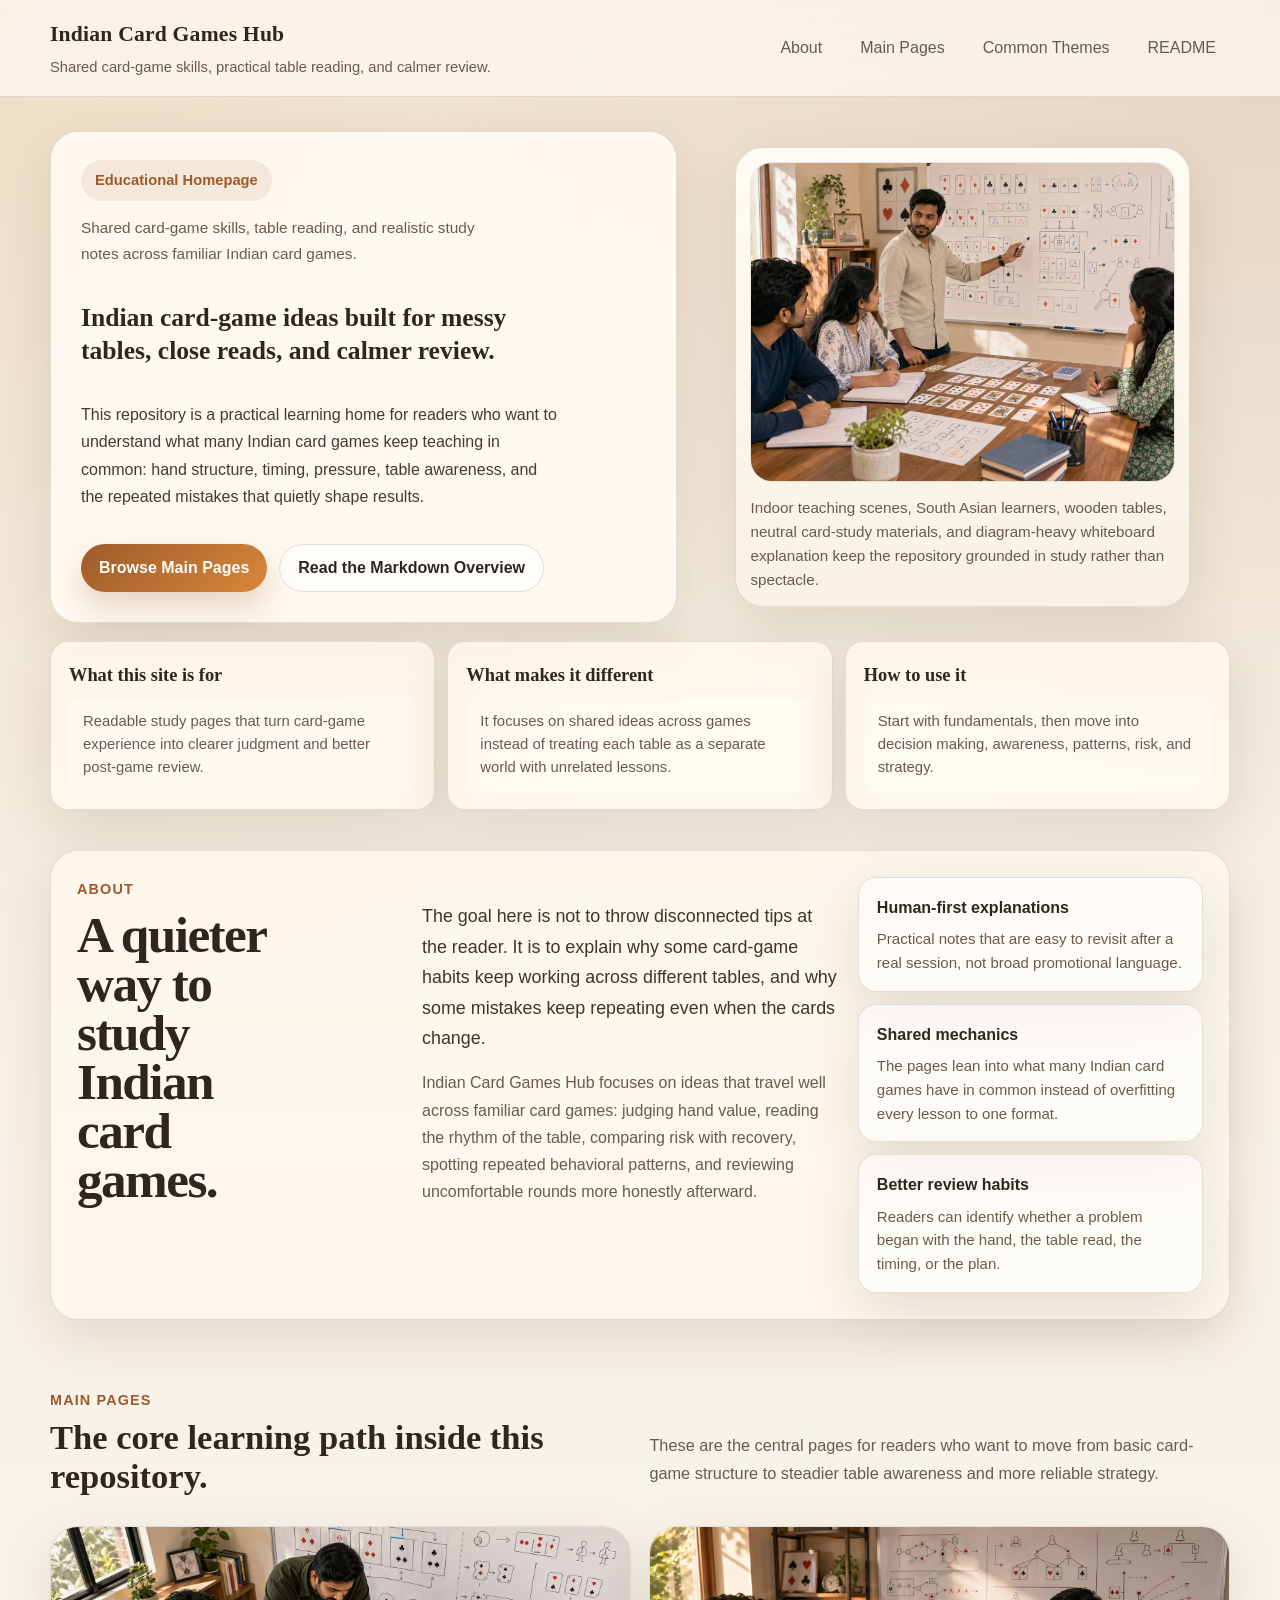
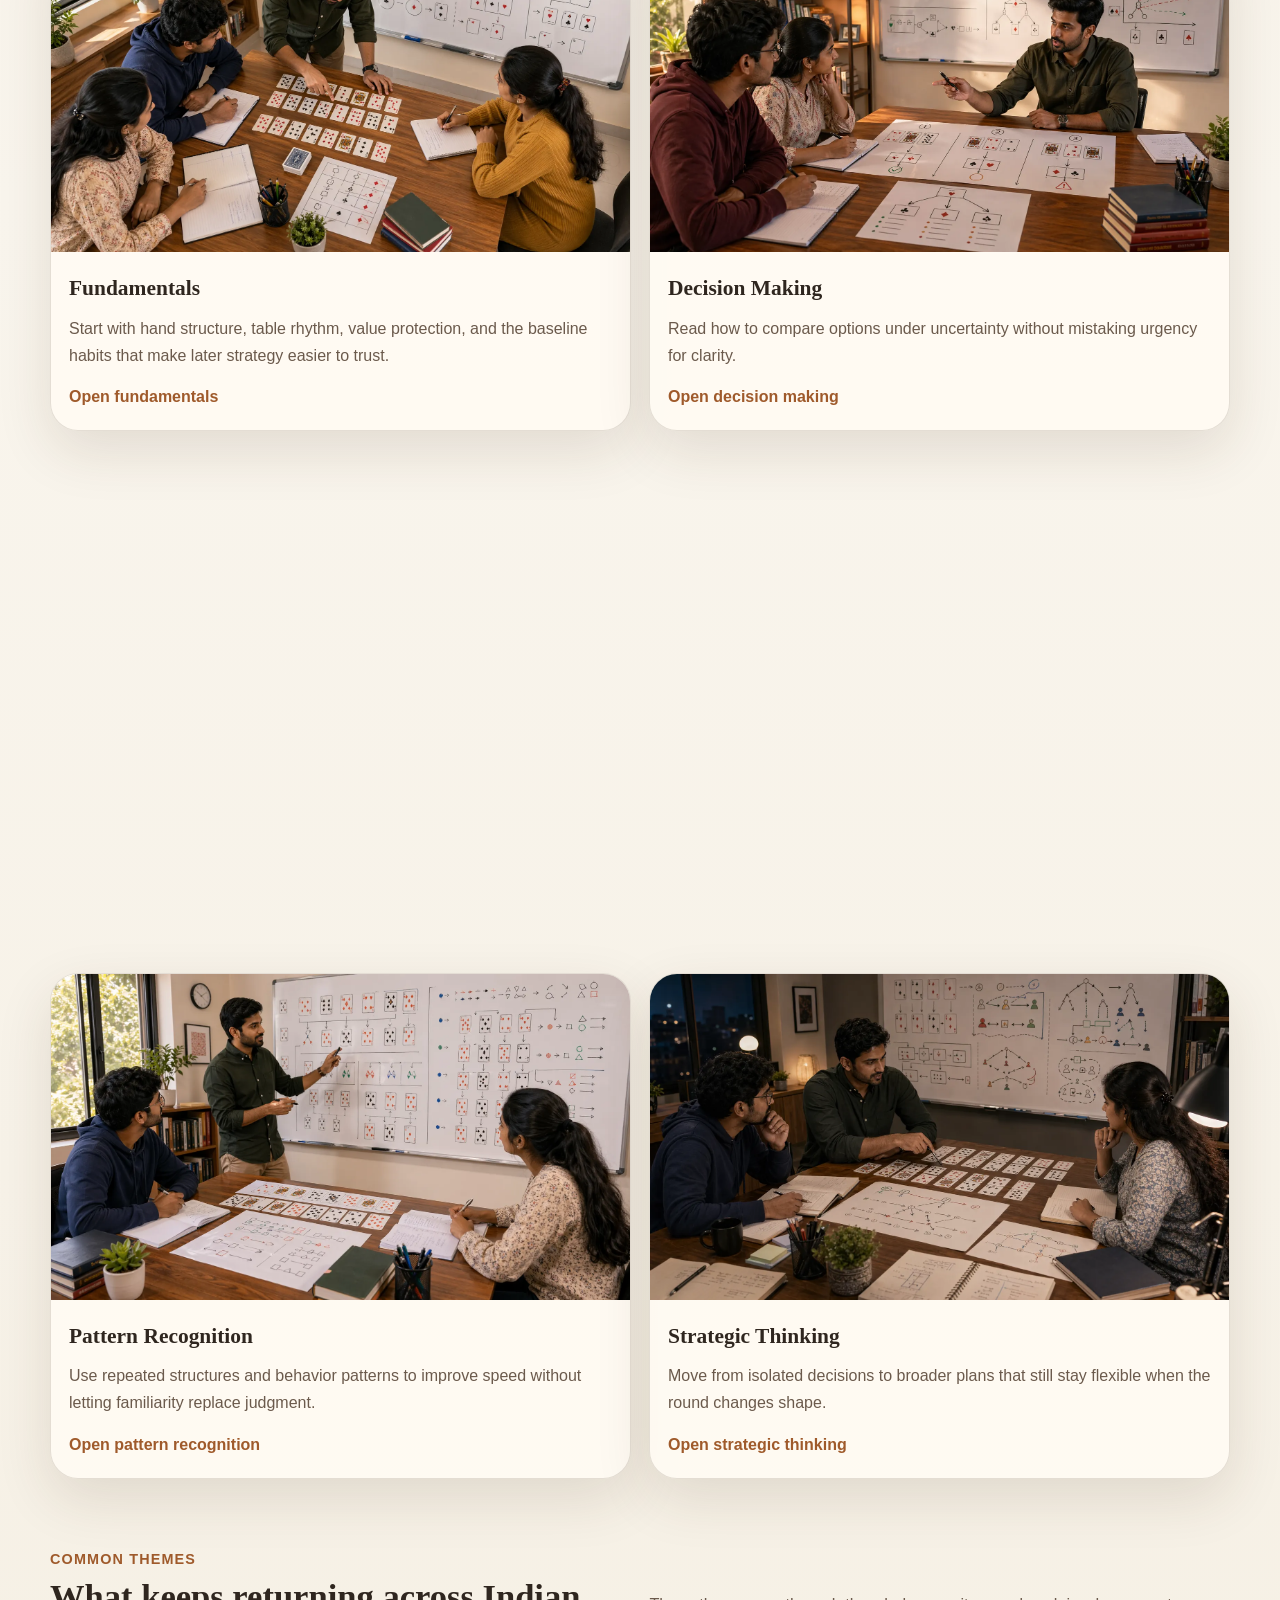
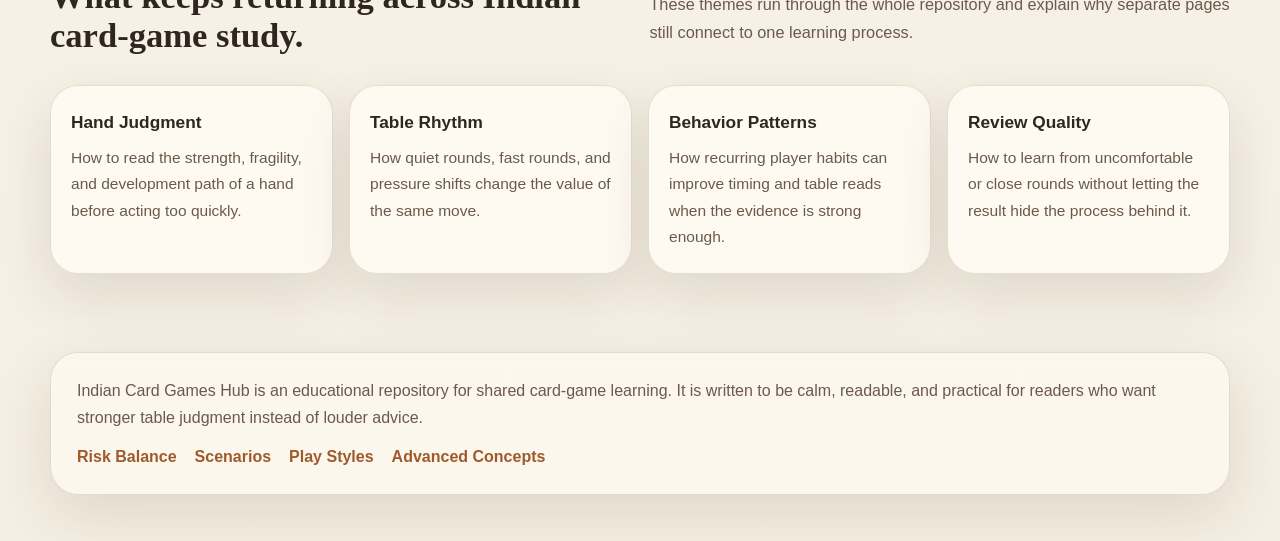
==== index.html @ 72805bf6 "feat: add initial HTML structure and styles for Indian Card Games Hub" ====
<!DOCTYPE html>
<html lang="en">
<head>
  <meta charset="UTF-8" />
  <meta name="viewport" content="width=device-width, initial-scale=1.0" />
  <title>Indian Card Games Hub | Educational Card-Game Strategy Notes</title>
  <meta
    name="description"
    content="Indian Card Games Hub is a calm educational homepage for readers who want clearer notes on shared card-game skills, table awareness, hand judgment, and practical review."
  />
  <link rel="stylesheet" href="./assets/css/index.css" />
</head>
<body>
  <header class="topbar">
    <div class="container topbar-inner">
      <div class="brand-block">
        <div class="brand">Indian Card Games Hub</div>
        <div class="brand-note">Shared card-game skills, practical table reading, and calmer review.</div>
      </div>
      <nav class="nav-links">
        <a href="#about">About</a>
        <a href="#pages">Main Pages</a>
        <a href="#themes">Common Themes</a>
        <a href="./README.md">README</a>
      </nav>
    </div>
  </header>

  <section class="hero">
    <div class="container hero-shell reveal">
      <div class="hero-main">
        <div class="hero-story">
          <div class="hero-story-top">
            <span class="hero-tag">Educational Homepage</span>
            <p class="hero-intro">Shared card-game skills, table reading, and realistic study notes across familiar Indian card games.</p>
          </div>
          <h1>Indian card-game ideas built for messy tables, close reads, and calmer review.</h1>
          <p class="hero-summary">
            This repository is a practical learning home for readers who want to understand what many Indian
            card games keep teaching in common: hand structure, timing, pressure, table awareness, and the
            repeated mistakes that quietly shape results.
          </p>
          <div class="hero-actions">
            <a class="cta-btn" href="#pages">Browse Main Pages</a>
            <a class="ghost-btn" href="./index.md">Read the Markdown Overview</a>
          </div>
        </div>

        <figure class="hero-frame">
          <div class="hero-frame-media">
            <img
              src="./assets/images/overview.webp"
              alt="South Asian instructor and learners studying Indian card-game ideas around a wooden table with cards, notebooks, and a whiteboard"
            />
          </div>
          <figcaption class="hero-frame-caption">
            Indoor teaching scenes, South Asian learners, wooden tables, neutral card-study materials, and
            diagram-heavy whiteboard explanation keep the repository grounded in study rather than spectacle.
          </figcaption>
        </figure>
      </div>

      <div class="hero-rail">
        <div class="hero-rail-card">
          <strong>What this site is for</strong>
          <p>Readable study pages that turn card-game experience into clearer judgment and better post-game review.</p>
        </div>
        <div class="hero-rail-card">
          <strong>What makes it different</strong>
          <p>It focuses on shared ideas across games instead of treating each table as a separate world with unrelated lessons.</p>
        </div>
        <div class="hero-rail-card">
          <strong>How to use it</strong>
          <p>Start with fundamentals, then move into decision making, awareness, patterns, risk, and strategy.</p>
        </div>
      </div>
    </div>
  </section>

  <section class="section" id="about">
    <div class="container">
      <div class="about-panel reveal">
        <div class="about-label">
          <span class="section-kicker">About</span>
          <h2>A quieter way to study Indian card games.</h2>
        </div>

        <div class="about-copy">
          <p class="about-lead">
            The goal here is not to throw disconnected tips at the reader. It is to explain why some card-game
            habits keep working across different tables, and why some mistakes keep repeating even when the cards change.
          </p>
          <p>
            Indian Card Games Hub focuses on ideas that travel well across familiar card games: judging hand value,
            reading the rhythm of the table, comparing risk with recovery, spotting repeated behavioral patterns,
            and reviewing uncomfortable rounds more honestly afterward.
          </p>
        </div>

        <div class="about-method">
          <div class="about-method-card">
            <strong>Human-first explanations</strong>
            <p>Practical notes that are easy to revisit after a real session, not broad promotional language.</p>
          </div>
          <div class="about-method-card">
            <strong>Shared mechanics</strong>
            <p>The pages lean into what many Indian card games have in common instead of overfitting every lesson to one format.</p>
          </div>
          <div class="about-method-card">
            <strong>Better review habits</strong>
            <p>Readers can identify whether a problem began with the hand, the table read, the timing, or the plan.</p>
          </div>
        </div>
      </div>
    </div>
  </section>

  <section class="section" id="pages">
    <div class="container">
      <div class="section-head reveal">
        <div>
          <div class="section-kicker">Main Pages</div>
          <h2>The core learning path inside this repository.</h2>
        </div>
        <p class="section-desc">
          These are the central pages for readers who want to move from basic card-game structure to steadier
          table awareness and more reliable strategy.
        </p>
      </div>

      <div class="pages-grid">
        <a class="page-card reveal" href="./content/fundamentals.md">
          <img src="./assets/images/fundamentals.webp" alt="Learners studying the fundamentals of Indian card games with cards and notebooks on a wooden table" />
          <div class="page-card-body">
            <h3>Fundamentals</h3>
            <p>Start with hand structure, table rhythm, value protection, and the baseline habits that make later strategy easier to trust.</p>
            <span class="page-link">Open fundamentals</span>
          </div>
        </a>

        <a class="page-card reveal" href="./content/decision-making.md">
          <img src="./assets/images/decision-making.webp" alt="Instructor and learners comparing decision paths in an Indian card-game study session" />
          <div class="page-card-body">
            <h3>Decision Making</h3>
            <p>Read how to compare options under uncertainty without mistaking urgency for clarity.</p>
            <span class="page-link">Open decision making</span>
          </div>
        </a>

        <a class="page-card reveal" href="./content/common-mistakes.md">
          <img src="./assets/images/common-mistakes.webp" alt="South Asian learners reviewing common mistakes in card games with corrected card layouts and notes" />
          <div class="page-card-body">
            <h3>Common Mistakes</h3>
            <p>See the repeated errors that quietly cost value across many card tables and why they are easy to miss in live play.</p>
            <span class="page-link">Open common mistakes</span>
          </div>
        </a>

        <a class="page-card reveal" href="./content/game-awareness.md">
          <img src="./assets/images/game-awareness.webp" alt="Study scene focused on game awareness in Indian card games with table layout diagrams on a whiteboard" />
          <div class="page-card-body">
            <h3>Game Awareness</h3>
            <p>Learn how to widen the frame beyond your own hand and notice where the table is actually moving.</p>
            <span class="page-link">Open game awareness</span>
          </div>
        </a>

        <a class="page-card reveal" href="./content/pattern-recognition.md">
          <img src="./assets/images/pattern-recognition.webp" alt="Educational workshop on pattern recognition in Indian card games with grouped card examples and diagrams" />
          <div class="page-card-body">
            <h3>Pattern Recognition</h3>
            <p>Use repeated structures and behavior patterns to improve speed without letting familiarity replace judgment.</p>
            <span class="page-link">Open pattern recognition</span>
          </div>
        </a>

        <a class="page-card reveal" href="./content/strategic-thinking.md">
          <img src="./assets/images/strategic-thinking.webp" alt="Night planning session about strategic thinking in Indian card games with future-round diagrams on a whiteboard" />
          <div class="page-card-body">
            <h3>Strategic Thinking</h3>
            <p>Move from isolated decisions to broader plans that still stay flexible when the round changes shape.</p>
            <span class="page-link">Open strategic thinking</span>
          </div>
        </a>
      </div>
    </div>
  </section>

  <section class="section" id="themes">
    <div class="container">
      <div class="section-head reveal">
        <div>
          <div class="section-kicker">Common Themes</div>
          <h2>What keeps returning across Indian card-game study.</h2>
        </div>
        <p class="section-desc">
          These themes run through the whole repository and explain why separate pages still connect to one learning process.
        </p>
      </div>

      <div class="themes-grid">
        <div class="theme-card reveal">
          <h3>Hand Judgment</h3>
          <p>How to read the strength, fragility, and development path of a hand before acting too quickly.</p>
        </div>
        <div class="theme-card reveal">
          <h3>Table Rhythm</h3>
          <p>How quiet rounds, fast rounds, and pressure shifts change the value of the same move.</p>
        </div>
        <div class="theme-card reveal">
          <h3>Behavior Patterns</h3>
          <p>How recurring player habits can improve timing and table reads when the evidence is strong enough.</p>
        </div>
        <div class="theme-card reveal">
          <h3>Review Quality</h3>
          <p>How to learn from uncomfortable or close rounds without letting the result hide the process behind it.</p>
        </div>
      </div>
    </div>
  </section>

  <footer class="footer">
    <div class="container">
      <div class="footer-panel reveal">
        <div>
          Indian Card Games Hub is an educational repository for shared card-game learning. It is written to be calm,
          readable, and practical for readers who want stronger table judgment instead of louder advice.
        </div>
        <div class="footer-links">
          <a href="./content/risk-balance.md">Risk Balance</a>
          <a href="./content/scenarios.md">Scenarios</a>
          <a href="./content/play-styles.md">Play Styles</a>
          <a href="./content/advanced-concepts.md">Advanced Concepts</a>
        </div>
      </div>
    </div>
  </footer>

  <script src="./assets/js/index.js"></script>
</body>
</html>
---- assets/css/index.css ----
:root {
  --bg: #f5efe3;
  --bg-soft: #fbf8f1;
  --panel: rgba(255, 251, 243, 0.9);
  --panel-strong: #fffaf0;
  --ink: #2f261f;
  --muted: #6b5a4c;
  --line: rgba(68, 49, 33, 0.14);
  --accent: #9f5a2b;
  --accent-soft: #d8883a;
  --shadow: 0 20px 55px rgba(63, 38, 20, 0.12);
  --radius-lg: 28px;
  --radius-md: 18px;
  --radius-sm: 12px;
  --container: 1180px;
}

* {
  box-sizing: border-box;
}

html {
  scroll-behavior: smooth;
}

body {
  margin: 0;
  font-family: "Source Sans 3", "Segoe UI", sans-serif;
  color: var(--ink);
  background:
    radial-gradient(circle at top left, rgba(221, 170, 108, 0.2), transparent 26%),
    radial-gradient(circle at top right, rgba(159, 90, 43, 0.16), transparent 22%),
    linear-gradient(180deg, #f3eadb 0%, #f9f5ed 48%, #f5efe3 100%);
  line-height: 1.7;
}

img {
  max-width: 100%;
  display: block;
}

a {
  color: inherit;
  text-decoration: none;
}

.container {
  width: min(var(--container), calc(100% - 32px));
  margin: 0 auto;
}

.topbar {
  position: sticky;
  top: 0;
  z-index: 10;
  backdrop-filter: blur(14px);
  background: rgba(251, 248, 241, 0.78);
  border-bottom: 1px solid var(--line);
}

.topbar-inner {
  display: flex;
  align-items: center;
  justify-content: space-between;
  gap: 24px;
  padding: 16px 0;
}

.brand-block {
  display: flex;
  flex-direction: column;
  gap: 2px;
}

.brand {
  font-family: "Alegreya", Georgia, serif;
  font-size: 1.35rem;
  font-weight: 700;
  letter-spacing: 0.01em;
}

.brand-note {
  color: var(--muted);
  font-size: 0.92rem;
}

.nav-links {
  display: flex;
  flex-wrap: wrap;
  justify-content: flex-end;
  gap: 10px;
}

.nav-links a {
  padding: 10px 14px;
  border-radius: 999px;
  color: var(--muted);
  transition: background-color 0.2s ease, color 0.2s ease, transform 0.2s ease;
}

.nav-links a:hover {
  background: rgba(159, 90, 43, 0.1);
  color: var(--ink);
  transform: translateY(-1px);
}

.hero {
  padding: 34px 0 18px;
}

.hero-shell {
  display: grid;
  gap: 18px;
}

.hero-main {
  display: grid;
  grid-template-columns: minmax(0, 1.08fr) minmax(320px, 0.92fr);
  gap: 18px;
  align-items: stretch;
}

.hero-story,
.hero-frame {
  background: var(--panel);
  border: 1px solid var(--line);
  border-radius: var(--radius-lg);
  box-shadow: var(--shadow);
}

.hero-story {
  padding: 28px 30px 30px;
  display: grid;
  align-content: space-between;
  gap: 20px;
}

.hero-story-top {
  display: grid;
  gap: 14px;
}

.hero-tag {
  display: inline-flex;
  width: fit-content;
  align-items: center;
  padding: 8px 14px;
  border-radius: 999px;
  background: rgba(159, 90, 43, 0.1);
  color: var(--accent);
  font-size: 0.92rem;
  font-weight: 700;
}

.hero-intro {
  margin: 0;
  color: var(--muted);
  font-size: 0.96rem;
  max-width: 48ch;
}

.hero h1 {
  margin: 0;
  font-family: "Alegreya", Georgia, serif;
  font-size: clamp(1.35rem, 2vw, 1.75rem);
  line-height: 1.3;
  letter-spacing: 0;
  font-weight: 600;
  max-width: none;
  text-wrap: balance;
}

.hero-summary {
  margin: 0;
  color: #48392e;
  font-size: 1rem;
  max-width: 54ch;
}

.hero-actions {
  display: flex;
  flex-wrap: wrap;
  gap: 12px;
}

.cta-btn,
.ghost-btn {
  display: inline-flex;
  align-items: center;
  justify-content: center;
  min-height: 48px;
  padding: 0 18px;
  border-radius: 999px;
  font-weight: 600;
  transition: transform 0.2s ease, box-shadow 0.2s ease, background-color 0.2s ease;
}

.cta-btn {
  background: linear-gradient(135deg, var(--accent) 0%, var(--accent-soft) 100%);
  color: #fffdf9;
  box-shadow: 0 14px 30px rgba(159, 90, 43, 0.24);
}

.ghost-btn {
  border: 1px solid rgba(68, 49, 33, 0.14);
  background: rgba(255, 255, 255, 0.58);
  color: var(--ink);
}

.cta-btn:hover,
.ghost-btn:hover {
  transform: translateY(-1px);
}

.hero-frame {
  padding: 14px;
  display: grid;
  gap: 14px;
  background:
    linear-gradient(180deg, rgba(255, 252, 246, 0.96) 0%, rgba(248, 241, 229, 0.92) 100%);
}

.hero-frame-media {
  overflow: hidden;
  border-radius: 22px;
  border: 1px solid rgba(68, 49, 33, 0.1);
  height: 100%;
  min-height: 320px;
}

.hero-frame-media img {
  width: 100%;
  height: 100%;
  object-fit: cover;
  object-position: center;
}

.hero-frame-caption {
  margin: 0;
  color: var(--muted);
  font-size: 0.95rem;
  line-height: 1.58;
}

.hero-rail {
  display: grid;
  grid-template-columns: repeat(3, minmax(0, 1fr));
  gap: 12px;
}

.hero-rail-card {
  padding: 18px 18px;
  border-radius: 18px;
  background: rgba(255, 250, 240, 0.78);
  border: 1px solid var(--line);
  box-shadow: var(--shadow);
}

.hero-rail-card strong {
  display: block;
  margin-bottom: 7px;
  font-family: "Alegreya", Georgia, serif;
  font-size: 1.15rem;
}

.hero-rail-card p {
  margin: 0;
  background: rgba(255, 255, 255, 0.35);
  border-radius: 12px;
  padding: 12px 14px;
  color: var(--muted);
  font-size: 0.93rem;
  line-height: 1.55;
}

.section {
  padding: 22px 0 46px;
}

.section-head {
  display: flex;
  justify-content: space-between;
  gap: 20px;
  align-items: end;
  margin-bottom: 22px;
}

.section-kicker {
  color: var(--accent);
  font-size: 0.9rem;
  font-weight: 700;
  text-transform: uppercase;
  letter-spacing: 0.08em;
}

.section h2 {
  margin: 6px 0 8px;
  font-family: "Alegreya", Georgia, serif;
  font-size: clamp(1.9rem, 2.7vw, 2.8rem);
  line-height: 1.12;
}

.section-desc {
  max-width: 64ch;
  color: var(--muted);
  font-size: 1.02rem;
}

.about-panel {
  display: grid;
  grid-template-columns: 0.9fr 1.15fr 0.95fr;
  gap: 18px;
  align-items: start;
  padding: 26px;
  background: rgba(255, 250, 240, 0.7);
  border: 1px solid var(--line);
  border-radius: var(--radius-lg);
  box-shadow: var(--shadow);
}

.about-label {
  display: grid;
  gap: 8px;
}

.about-label h2 {
  margin: 0;
  font-family: "Alegreya", Georgia, serif;
  font-size: clamp(2.15rem, 4vw, 4rem);
  line-height: 0.96;
  letter-spacing: -0.03em;
  max-width: 7.5ch;
}

.about-copy {
  padding-top: 24px;
}

.about-lead {
  margin: 0 0 16px;
  font-size: 1.12rem;
  color: #433428;
}

.about-copy p:last-child {
  margin-bottom: 0;
  color: var(--muted);
}

.about-method {
  display: grid;
  gap: 12px;
}

.about-method-card,
.theme-card,
.page-card {
  background: var(--panel);
  border: 1px solid var(--line);
  border-radius: var(--radius-lg);
  box-shadow: var(--shadow);
}

.about-method-card {
  padding: 16px 18px;
  background: rgba(255, 255, 255, 0.58);
  border-radius: 18px;
}

.about-method-card strong {
  display: block;
  margin-bottom: 6px;
  font-size: 1rem;
}

.about-method-card p {
  margin: 0;
  color: var(--muted);
  font-size: 0.94rem;
  line-height: 1.58;
}

.pages-grid {
  display: grid;
  grid-template-columns: repeat(2, minmax(0, 1fr));
  gap: 18px;
}

.page-card {
  overflow: hidden;
  transition: transform 0.22s ease, box-shadow 0.22s ease;
}

.page-card:hover {
  transform: translateY(-4px);
  box-shadow: 0 22px 45px rgba(63, 38, 20, 0.16);
}

.page-card img {
  width: 100%;
  aspect-ratio: 16 / 9;
  object-fit: cover;
}

.page-card-body {
  padding: 18px 18px 20px;
}

.page-card-body h3 {
  margin: 0 0 8px;
  font-family: "Alegreya", Georgia, serif;
  font-size: 1.34rem;
}

.page-card-body p {
  margin: 0 0 14px;
  color: var(--muted);
}

.page-link {
  color: var(--accent);
  font-weight: 700;
}

.themes-grid {
  display: grid;
  grid-template-columns: repeat(4, minmax(0, 1fr));
  gap: 16px;
}

.theme-card {
  padding: 22px 20px;
}

.theme-card h3 {
  margin: 0 0 8px;
  font-size: 1.08rem;
}

.theme-card p {
  margin: 0;
  color: var(--muted);
  font-size: 0.97rem;
}

.footer {
  padding: 32px 0 46px;
  color: var(--muted);
}

.footer-panel {
  padding: 24px 26px;
  border-radius: var(--radius-lg);
  background: rgba(255, 250, 240, 0.72);
  border: 1px solid var(--line);
  box-shadow: var(--shadow);
}

.footer-links {
  display: flex;
  flex-wrap: wrap;
  gap: 12px 18px;
  margin-top: 12px;
}

.footer-links a {
  color: var(--accent);
  font-weight: 600;
}

.reveal {
  opacity: 0;
  transform: translateY(20px);
  transition: opacity 0.6s ease, transform 0.6s ease;
}

.reveal.is-visible {
  opacity: 1;
  transform: translateY(0);
}

@media (max-width: 980px) {
  .hero-main,
  .hero-rail,
  .about-panel,
  .pages-grid,
  .themes-grid {
    grid-template-columns: 1fr;
  }

  .hero h1 {
    max-width: none;
  }

  .about-label h2 {
    max-width: none;
  }

  .section-head {
    align-items: start;
    flex-direction: column;
  }
}

@media (max-width: 720px) {
  .topbar-inner {
    align-items: start;
    flex-direction: column;
  }

  .nav-links {
    justify-content: start;
  }

  .hero-copy,
  .hero-frame {
    padding-left: 22px;
    padding-right: 22px;
  }

  .hero {
    padding-top: 28px;
  }
}
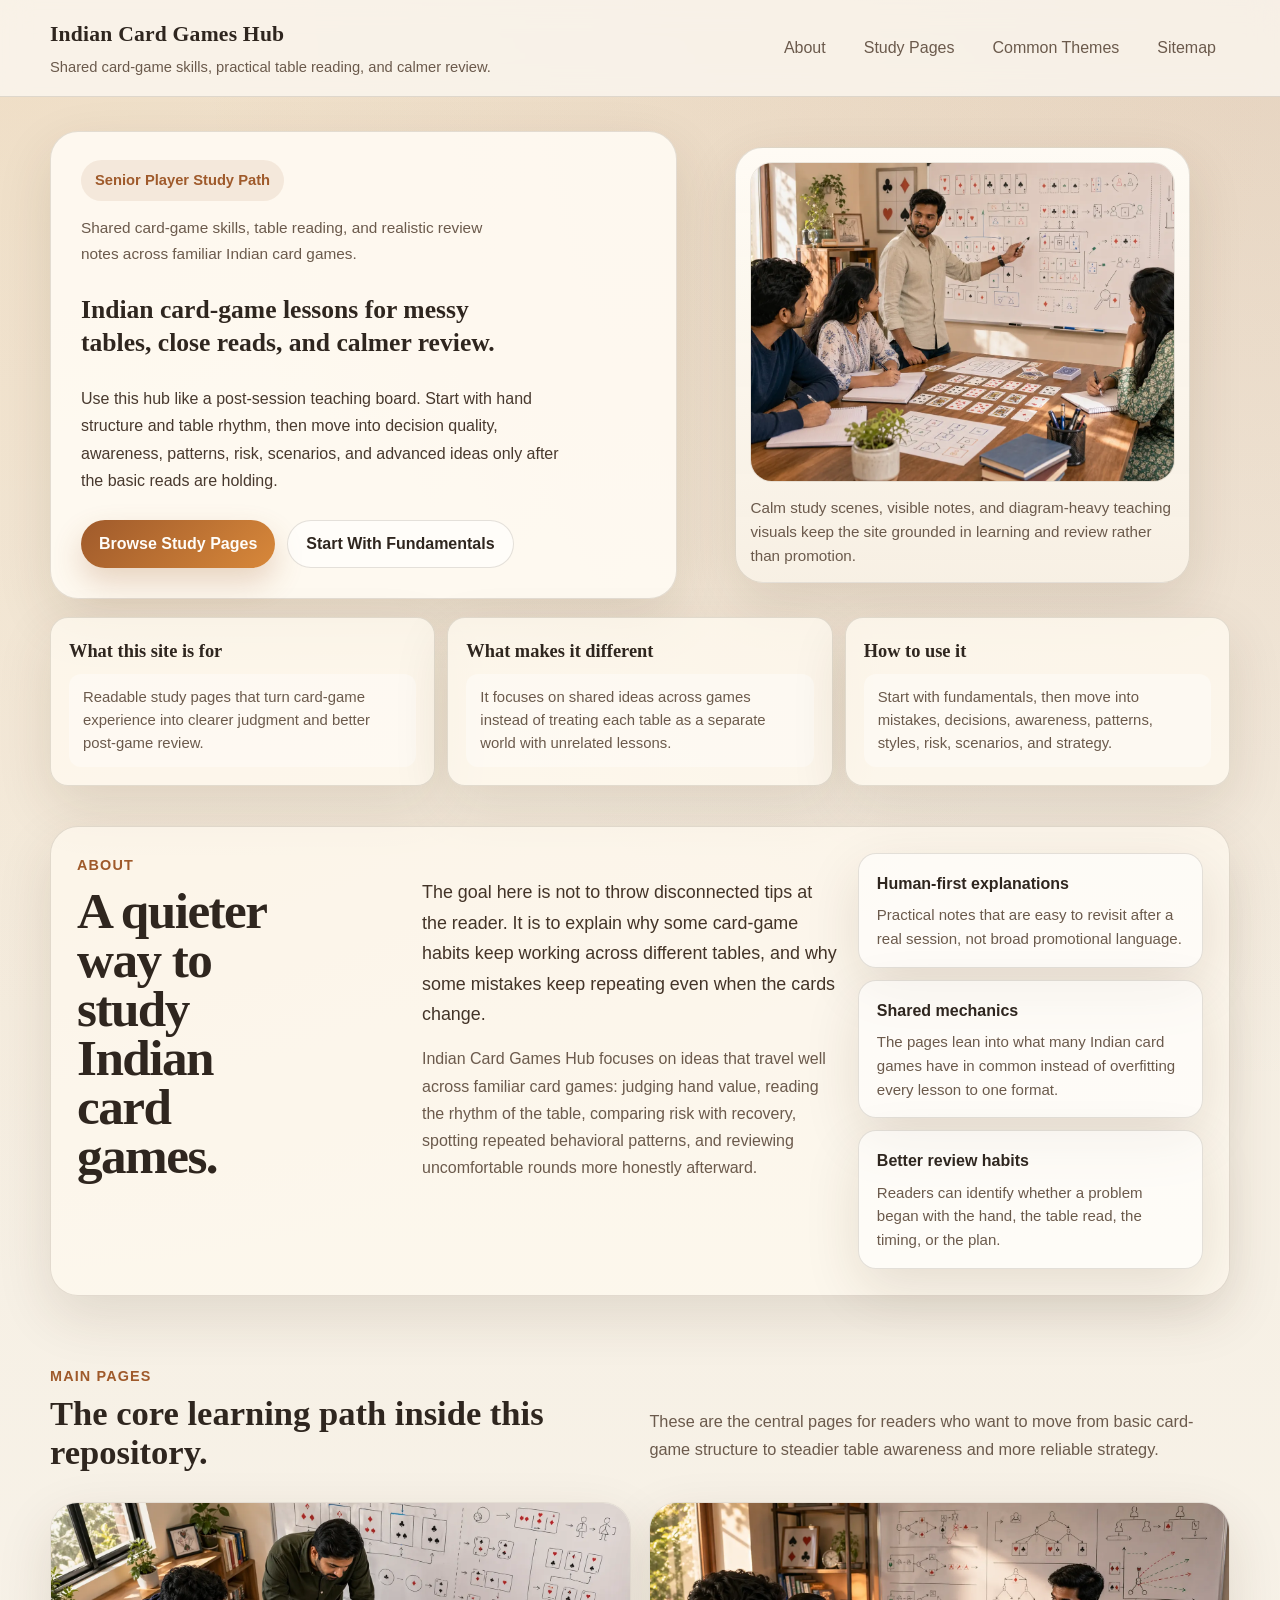
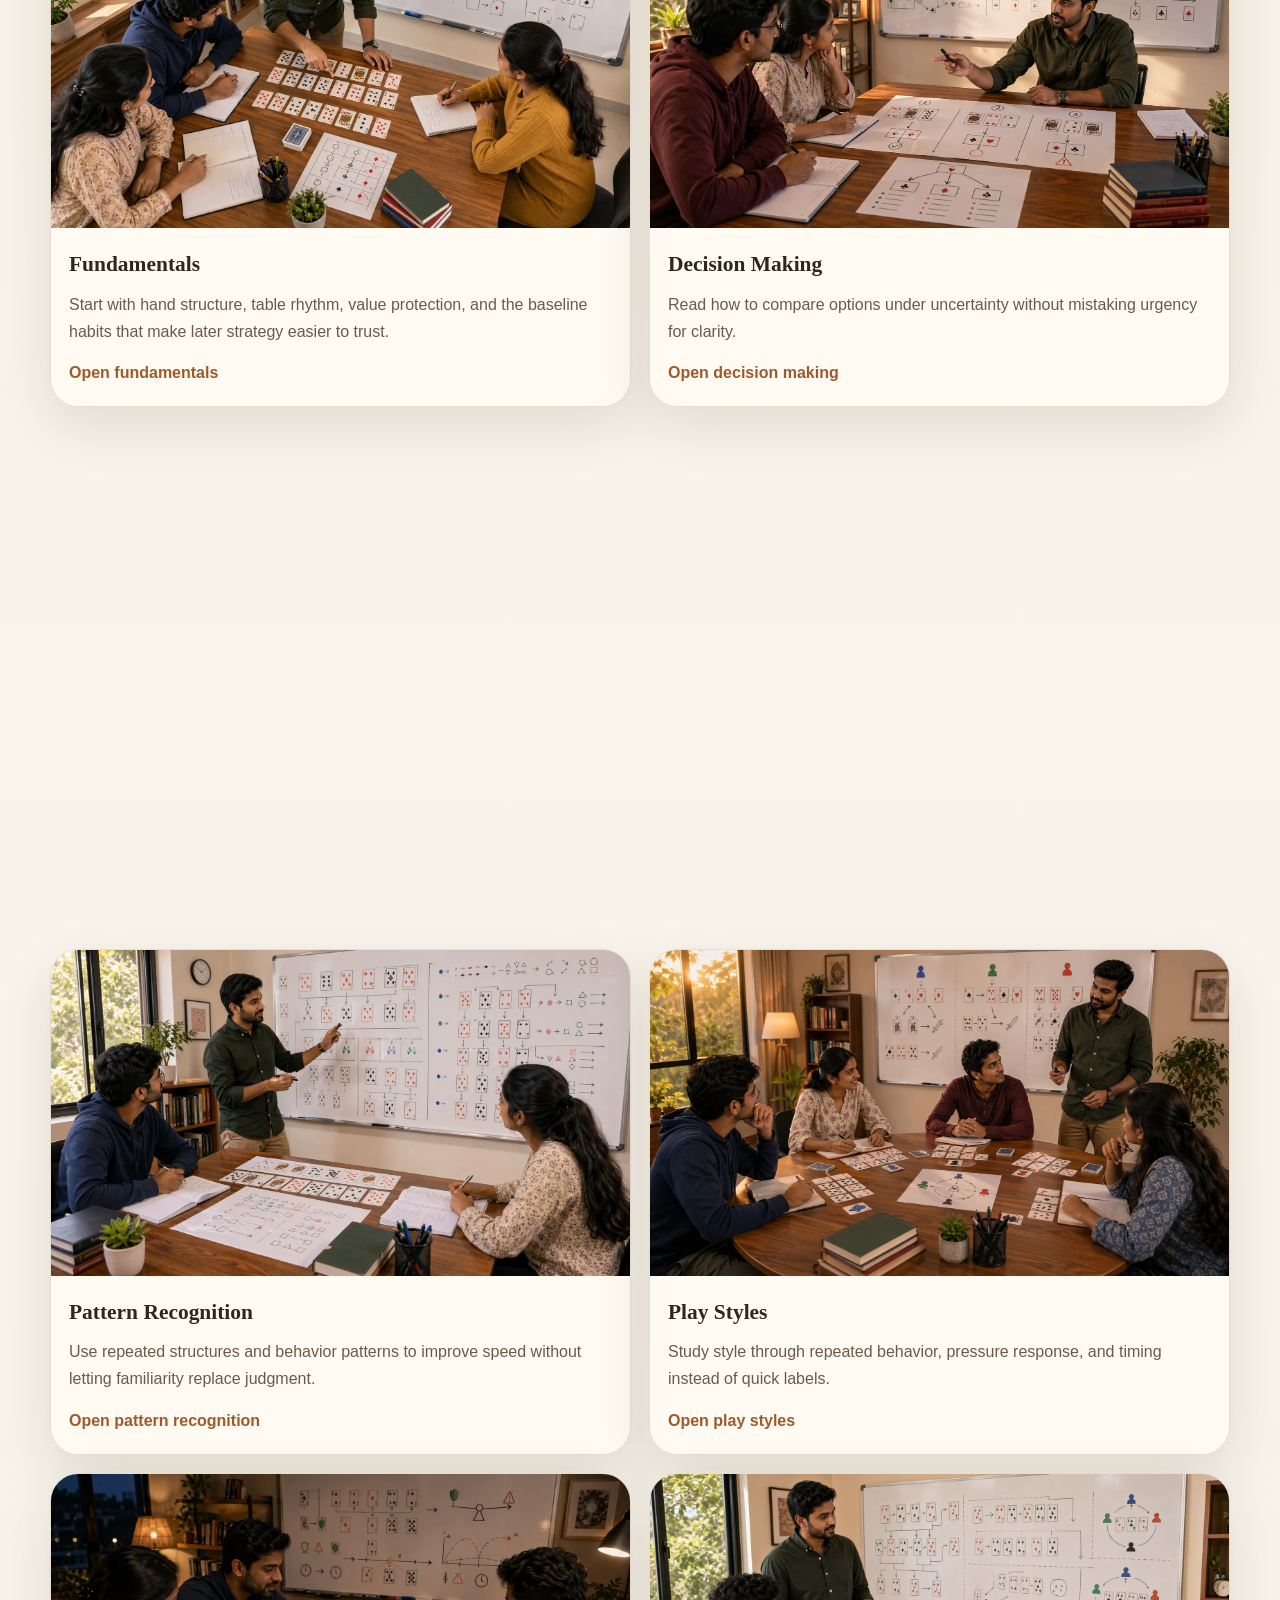
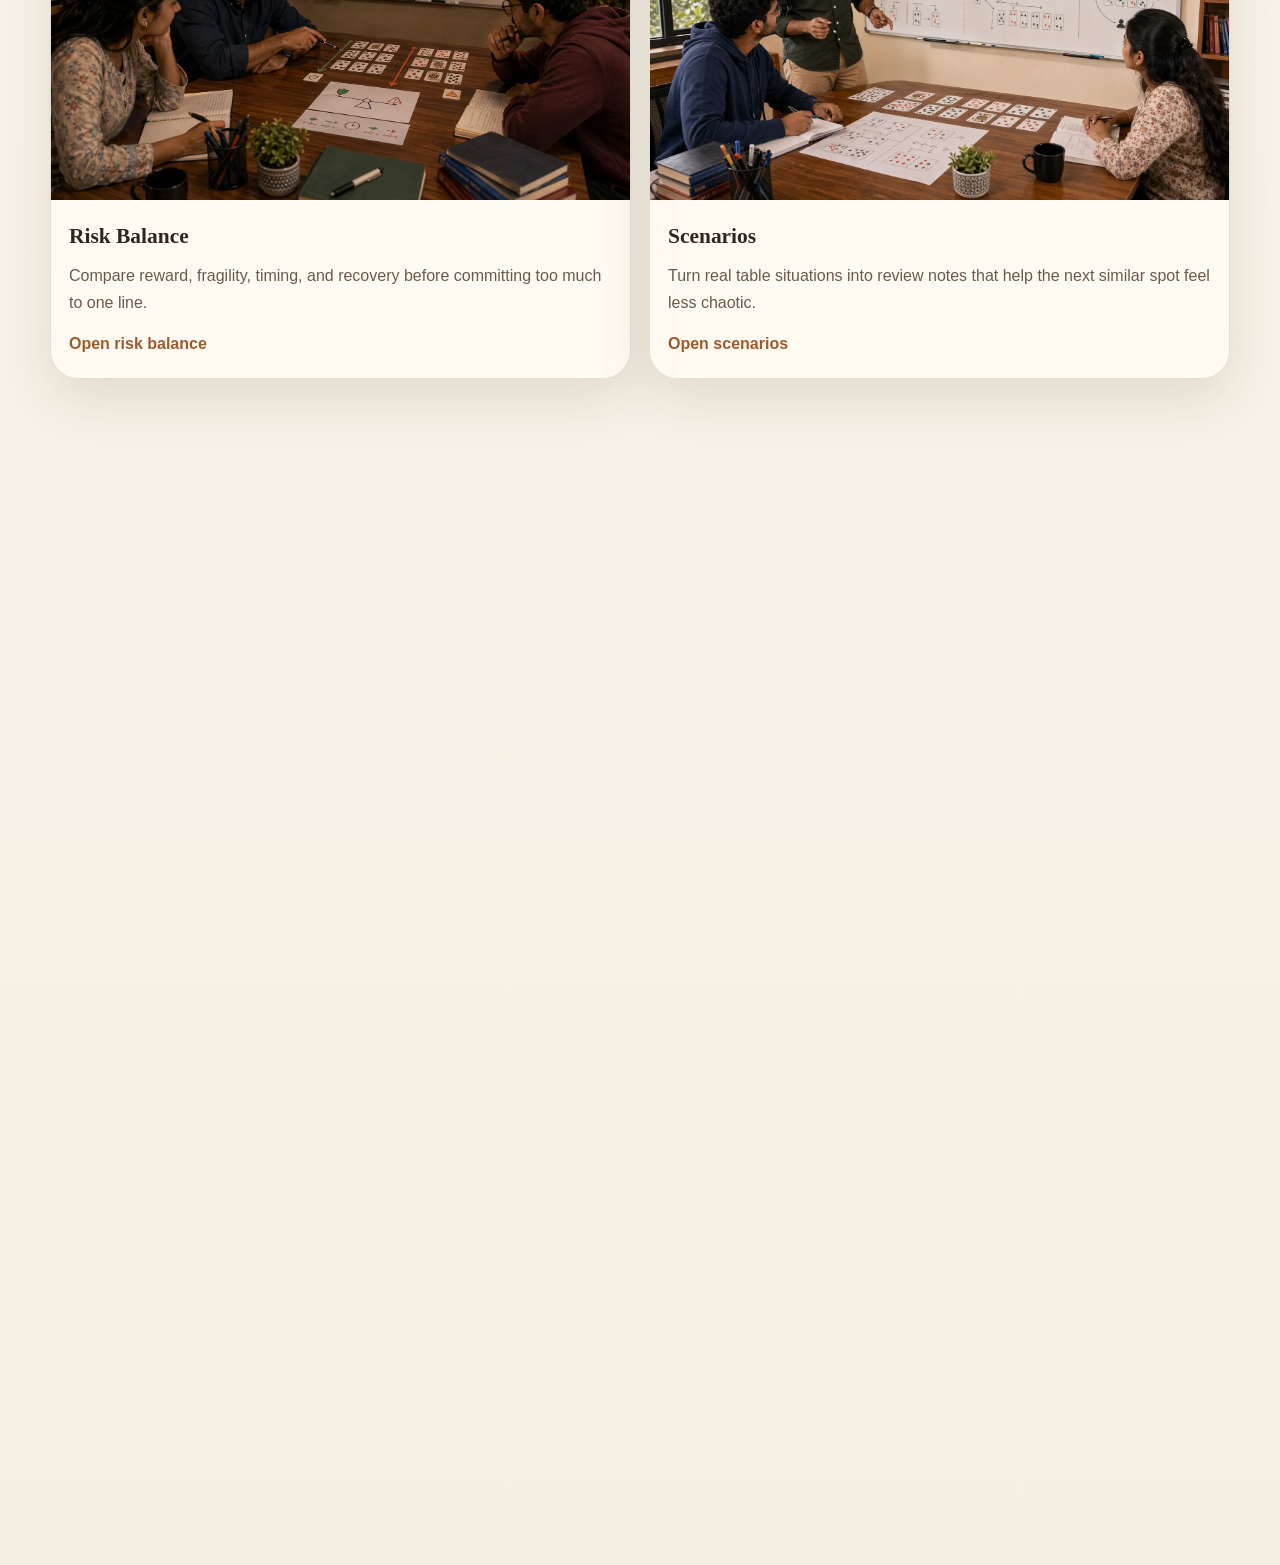
==== commit 8d2b6ce7: "feat: 添加印度纸牌游戏中心的多篇文章和样式 添加了多篇关于印度纸牌游戏的文章页面，包括基础、决策、常见错误等内容 更新了sitemap.xml以包含所有新页面 新增了文章页面的CSS样式，包括导" ====
--- a/index.html
+++ b/index.html
@@ -3,10 +3,10 @@
 <head>
   <meta charset="UTF-8" />
   <meta name="viewport" content="width=device-width, initial-scale=1.0" />
-  <title>Indian Card Games Hub | Educational Card-Game Strategy Notes</title>
+  <title>Indian Card Games Hub | Senior Player Study Notes</title>
   <meta
     name="description"
-    content="Indian Card Games Hub is a calm educational homepage for readers who want clearer notes on shared card-game skills, table awareness, hand judgment, and practical review."
+    content="Indian Card Games Hub is a senior-player teaching path for studying Indian card games through fundamentals, decisions, table awareness, risk, scenarios, and review."
   />
   <link rel="stylesheet" href="./assets/css/index.css" />
 </head>
@@ -19,9 +19,9 @@
       </div>
       <nav class="nav-links">
         <a href="#about">About</a>
-        <a href="#pages">Main Pages</a>
+        <a href="#pages">Study Pages</a>
         <a href="#themes">Common Themes</a>
-        <a href="./README.md">README</a>
+        <a href="./sitemap.xml">Sitemap</a>
       </nav>
     </div>
   </header>
@@ -31,18 +31,18 @@
       <div class="hero-main">
         <div class="hero-story">
           <div class="hero-story-top">
-            <span class="hero-tag">Educational Homepage</span>
-            <p class="hero-intro">Shared card-game skills, table reading, and realistic study notes across familiar Indian card games.</p>
-          </div>
-          <h1>Indian card-game ideas built for messy tables, close reads, and calmer review.</h1>
+            <span class="hero-tag">Senior Player Study Path</span>
+            <p class="hero-intro">Shared card-game skills, table reading, and realistic review notes across familiar Indian card games.</p>
+          </div>
+          <h1>Indian card-game lessons for messy tables, close reads, and calmer review.</h1>
           <p class="hero-summary">
-            This repository is a practical learning home for readers who want to understand what many Indian
-            card games keep teaching in common: hand structure, timing, pressure, table awareness, and the
-            repeated mistakes that quietly shape results.
+            Use this hub like a post-session teaching board. Start with hand structure and table rhythm,
+            then move into decision quality, awareness, patterns, risk, scenarios, and advanced ideas only
+            after the basic reads are holding.
           </p>
           <div class="hero-actions">
-            <a class="cta-btn" href="#pages">Browse Main Pages</a>
-            <a class="ghost-btn" href="./index.md">Read the Markdown Overview</a>
+            <a class="cta-btn" href="#pages">Browse Study Pages</a>
+            <a class="ghost-btn" href="./fundamentals.html">Start With Fundamentals</a>
           </div>
         </div>
 
@@ -54,8 +54,8 @@
             />
           </div>
           <figcaption class="hero-frame-caption">
-            Indoor teaching scenes, South Asian learners, wooden tables, neutral card-study materials, and
-            diagram-heavy whiteboard explanation keep the repository grounded in study rather than spectacle.
+            Calm study scenes, visible notes, and diagram-heavy teaching visuals keep the site grounded in
+            learning and review rather than promotion.
           </figcaption>
         </figure>
       </div>
@@ -71,7 +71,7 @@
         </div>
         <div class="hero-rail-card">
           <strong>How to use it</strong>
-          <p>Start with fundamentals, then move into decision making, awareness, patterns, risk, and strategy.</p>
+          <p>Start with fundamentals, then move into mistakes, decisions, awareness, patterns, styles, risk, scenarios, and strategy.</p>
         </div>
       </div>
     </div>
@@ -129,7 +129,7 @@
       </div>
 
       <div class="pages-grid">
-        <a class="page-card reveal" href="./content/fundamentals.md">
+        <a class="page-card reveal" href="./fundamentals.html">
           <img src="./assets/images/fundamentals.webp" alt="Learners studying the fundamentals of Indian card games with cards and notebooks on a wooden table" />
           <div class="page-card-body">
             <h3>Fundamentals</h3>
@@ -138,7 +138,7 @@
           </div>
         </a>
 
-        <a class="page-card reveal" href="./content/decision-making.md">
+        <a class="page-card reveal" href="./decision-making.html">
           <img src="./assets/images/decision-making.webp" alt="Instructor and learners comparing decision paths in an Indian card-game study session" />
           <div class="page-card-body">
             <h3>Decision Making</h3>
@@ -147,7 +147,7 @@
           </div>
         </a>
 
-        <a class="page-card reveal" href="./content/common-mistakes.md">
+        <a class="page-card reveal" href="./common-mistakes.html">
           <img src="./assets/images/common-mistakes.webp" alt="South Asian learners reviewing common mistakes in card games with corrected card layouts and notes" />
           <div class="page-card-body">
             <h3>Common Mistakes</h3>
@@ -156,7 +156,7 @@
           </div>
         </a>
 
-        <a class="page-card reveal" href="./content/game-awareness.md">
+        <a class="page-card reveal" href="./game-awareness.html">
           <img src="./assets/images/game-awareness.webp" alt="Study scene focused on game awareness in Indian card games with table layout diagrams on a whiteboard" />
           <div class="page-card-body">
             <h3>Game Awareness</h3>
@@ -165,7 +165,7 @@
           </div>
         </a>
 
-        <a class="page-card reveal" href="./content/pattern-recognition.md">
+        <a class="page-card reveal" href="./pattern-recognition.html">
           <img src="./assets/images/pattern-recognition.webp" alt="Educational workshop on pattern recognition in Indian card games with grouped card examples and diagrams" />
           <div class="page-card-body">
             <h3>Pattern Recognition</h3>
@@ -174,12 +174,48 @@
           </div>
         </a>
 
-        <a class="page-card reveal" href="./content/strategic-thinking.md">
+        <a class="page-card reveal" href="./play-styles.html">
+          <img src="./assets/images/play-styles.webp" alt="Study scene comparing play styles in Indian card games with notes and table diagrams" />
+          <div class="page-card-body">
+            <h3>Play Styles</h3>
+            <p>Study style through repeated behavior, pressure response, and timing instead of quick labels.</p>
+            <span class="page-link">Open play styles</span>
+          </div>
+        </a>
+
+        <a class="page-card reveal" href="./risk-balance.html">
+          <img src="./assets/images/risk-balance.webp" alt="Educational risk balance scene for Indian card games with notes and calm analysis" />
+          <div class="page-card-body">
+            <h3>Risk Balance</h3>
+            <p>Compare reward, fragility, timing, and recovery before committing too much to one line.</p>
+            <span class="page-link">Open risk balance</span>
+          </div>
+        </a>
+
+        <a class="page-card reveal" href="./scenarios.html">
+          <img src="./assets/images/scenarios.webp" alt="Scenario study scene for Indian card games with cards, notes, and a whiteboard" />
+          <div class="page-card-body">
+            <h3>Scenarios</h3>
+            <p>Turn real table situations into review notes that help the next similar spot feel less chaotic.</p>
+            <span class="page-link">Open scenarios</span>
+          </div>
+        </a>
+
+        <a class="page-card reveal" href="./strategic-thinking.html">
           <img src="./assets/images/strategic-thinking.webp" alt="Night planning session about strategic thinking in Indian card games with future-round diagrams on a whiteboard" />
           <div class="page-card-body">
             <h3>Strategic Thinking</h3>
             <p>Move from isolated decisions to broader plans that still stay flexible when the round changes shape.</p>
             <span class="page-link">Open strategic thinking</span>
+          </div>
+        </a>
+
+        <a class="page-card reveal" href="./advanced-concepts.html">
+          <img src="./assets/images/advanced-concepts.webp" alt="Advanced concepts study scene for Indian card games with layered notes and diagrams" />
+          <div class="page-card-body">
+            <h3>Advanced Concepts</h3>
+            <p>Use layered information, adaptation, and table image only when they make the next decision clearer.</p>
+            <span class="page-link">Open advanced concepts</span>
           </div>
         </a>
       </div>
@@ -227,10 +263,10 @@
           readable, and practical for readers who want stronger table judgment instead of louder advice.
         </div>
         <div class="footer-links">
-          <a href="./content/risk-balance.md">Risk Balance</a>
-          <a href="./content/scenarios.md">Scenarios</a>
-          <a href="./content/play-styles.md">Play Styles</a>
-          <a href="./content/advanced-concepts.md">Advanced Concepts</a>
+          <a href="./risk-balance.html">Risk Balance</a>
+          <a href="./scenarios.html">Scenarios</a>
+          <a href="./play-styles.html">Play Styles</a>
+          <a href="./advanced-concepts.html">Advanced Concepts</a>
         </div>
       </div>
     </div>
--- a/assets/css/index.css
+++ b/assets/css/index.css
@@ -104,6 +104,11 @@
   transform: translateY(-1px);
 }
 
+.nav-links a.active {
+  background: rgba(159, 90, 43, 0.13);
+  color: var(--ink);
+}
+
 .hero {
   padding: 34px 0 18px;
 }
@@ -443,6 +448,203 @@
   font-size: 0.97rem;
 }
 
+.article-shell {
+  padding: 34px 0 46px;
+}
+
+.article-hero {
+  display: grid;
+  grid-template-columns: minmax(0, 1fr) minmax(360px, 1fr);
+  gap: 24px;
+  align-items: stretch;
+  margin-bottom: 22px;
+}
+
+.article-hero-copy,
+.article-hero-visual,
+.article-card,
+.toc-card,
+.related-panel {
+  background: var(--panel);
+  border: 1px solid var(--line);
+  border-radius: var(--radius-lg);
+  box-shadow: var(--shadow);
+}
+
+.article-hero-copy {
+  display: grid;
+  align-content: center;
+  gap: 16px;
+  padding: clamp(24px, 4vw, 42px);
+}
+
+.breadcrumbs {
+  display: flex;
+  flex-wrap: wrap;
+  gap: 8px;
+  color: var(--muted);
+  font-size: 0.94rem;
+}
+
+.breadcrumbs span::before {
+  content: "/";
+  margin-right: 8px;
+  color: rgba(68, 49, 33, 0.38);
+}
+
+.article-hero-copy h1 {
+  margin: 0;
+  font-family: "Alegreya", Georgia, serif;
+  font-size: clamp(2.2rem, 4vw, 4rem);
+  line-height: 1.02;
+  letter-spacing: -0.02em;
+}
+
+.article-hero-copy p {
+  margin: 0;
+  color: var(--muted);
+  font-size: 1.05rem;
+  max-width: 64ch;
+}
+
+.article-hero-visual {
+  padding: 14px;
+}
+
+.article-hero-visual img {
+  width: 100%;
+  height: 100%;
+  min-height: 360px;
+  max-height: 520px;
+  object-fit: cover;
+  border-radius: 22px;
+}
+
+.article-layout {
+  display: grid;
+  grid-template-columns: 280px minmax(0, 1fr);
+  gap: 22px;
+  align-items: start;
+}
+
+.toc-card {
+  position: sticky;
+  top: 92px;
+  padding: 18px;
+}
+
+.toc-card strong {
+  display: block;
+  margin-bottom: 10px;
+  font-family: "Alegreya", Georgia, serif;
+  font-size: 1.18rem;
+}
+
+.toc-card ul {
+  margin: 0;
+  padding-left: 18px;
+}
+
+.toc-card a {
+  color: var(--muted);
+}
+
+.toc-card a:hover {
+  color: var(--accent);
+}
+
+.article-card {
+  padding: clamp(22px, 4vw, 38px);
+}
+
+.article-card h2,
+.article-card h3 {
+  font-family: "Alegreya", Georgia, serif;
+  line-height: 1.16;
+}
+
+.article-card h2 {
+  margin: 32px 0 10px;
+  font-size: clamp(1.65rem, 2.5vw, 2.25rem);
+}
+
+.article-card h3 {
+  margin: 26px 0 10px;
+  font-size: 1.35rem;
+}
+
+.article-card p,
+.article-card li {
+  color: #423328;
+}
+
+.article-card ul {
+  padding-left: 22px;
+}
+
+.feature-image {
+  margin: 18px 0 26px;
+}
+
+.feature-image img {
+  width: 100%;
+  border-radius: 22px;
+  box-shadow: 0 18px 34px rgba(63, 38, 20, 0.12);
+}
+
+.divider {
+  border: 0;
+  height: 1px;
+  margin: 28px 0;
+  background: linear-gradient(90deg, transparent, rgba(68, 49, 33, 0.22), transparent);
+}
+
+.keyword-list {
+  display: flex;
+  flex-wrap: wrap;
+  gap: 10px;
+  padding: 0;
+  list-style: none;
+}
+
+.keyword-list li {
+  padding: 8px 12px;
+  border-radius: 999px;
+  background: rgba(159, 90, 43, 0.09);
+  color: var(--accent);
+  font-weight: 600;
+}
+
+.related-panel {
+  margin-top: 22px;
+  padding: 22px;
+}
+
+.related-panel h2 {
+  margin: 0 0 14px;
+  font-family: "Alegreya", Georgia, serif;
+}
+
+.related-list {
+  display: grid;
+  grid-template-columns: repeat(4, minmax(0, 1fr));
+  gap: 12px;
+}
+
+.related-list a {
+  padding: 14px;
+  border-radius: 18px;
+  background: rgba(255, 255, 255, 0.56);
+  border: 1px solid var(--line);
+  color: var(--muted);
+  font-weight: 600;
+}
+
+.related-list a:hover {
+  color: var(--accent);
+  transform: translateY(-1px);
+}
+
 .footer {
   padding: 32px 0 46px;
   color: var(--muted);
@@ -484,7 +686,10 @@
   .hero-rail,
   .about-panel,
   .pages-grid,
-  .themes-grid {
+  .themes-grid,
+  .article-hero,
+  .article-layout,
+  .related-list {
     grid-template-columns: 1fr;
   }
 
@@ -499,6 +704,10 @@
   .section-head {
     align-items: start;
     flex-direction: column;
+  }
+
+  .toc-card {
+    position: static;
   }
 }
 
@@ -521,4 +730,8 @@
   .hero {
     padding-top: 28px;
   }
-}
+
+  .article-hero-visual img {
+    min-height: 220px;
+  }
+}
